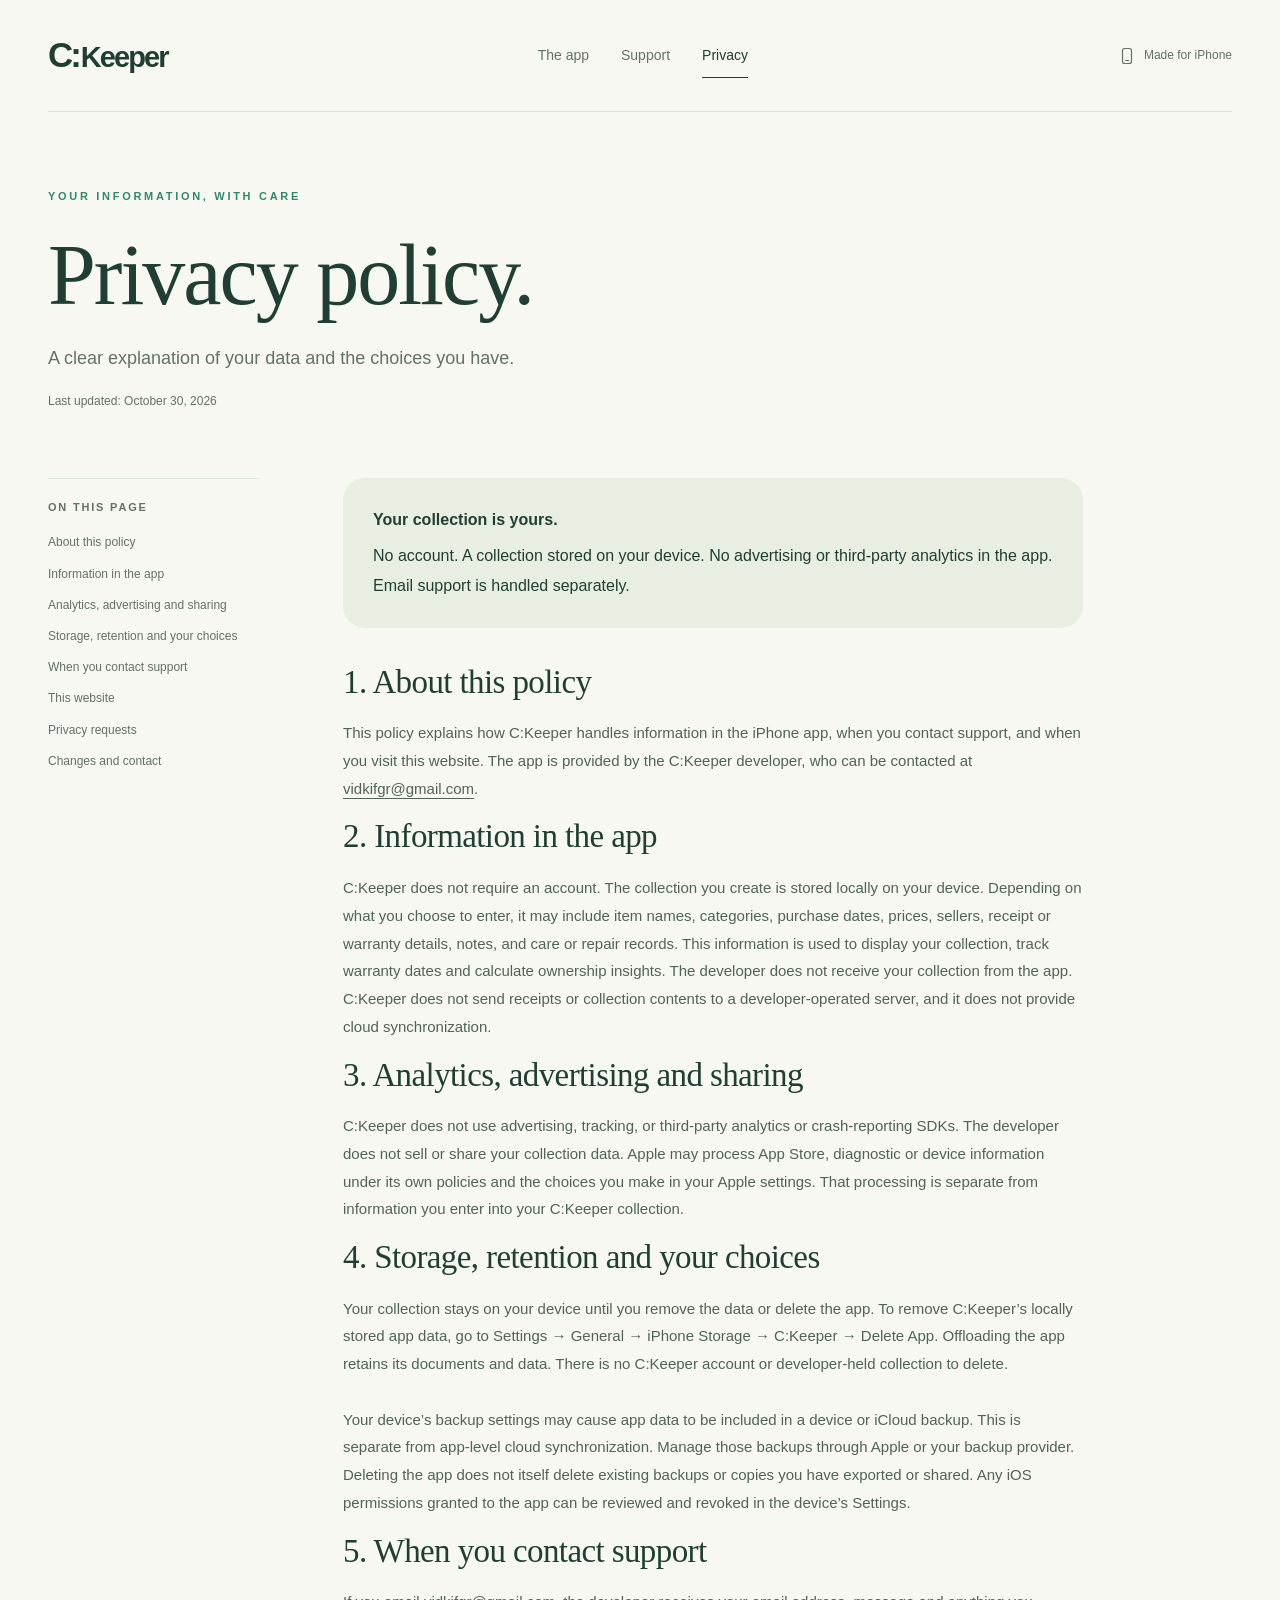
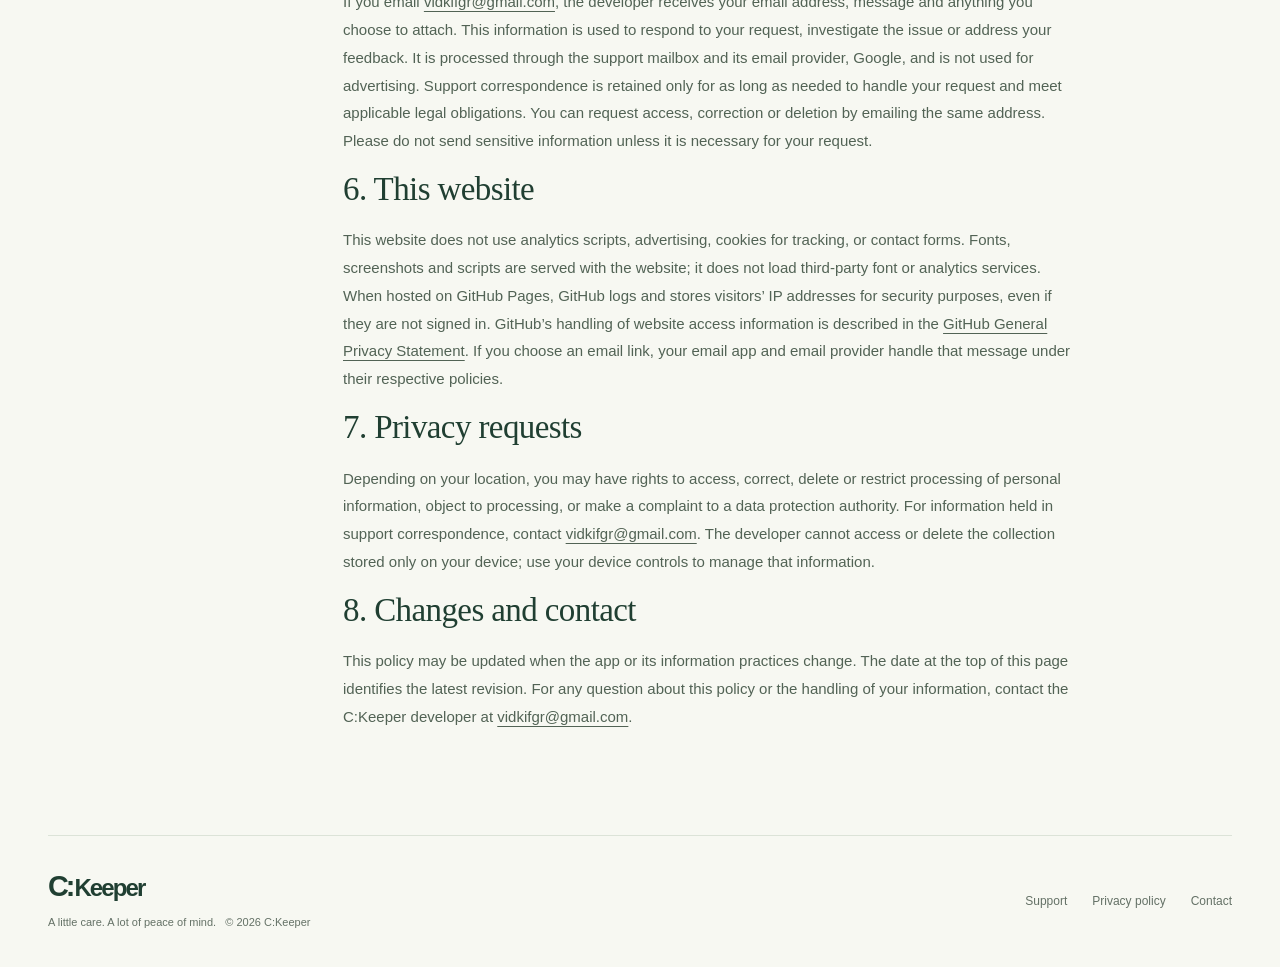
==== privacy.html @ 22e5347f "Publish C:Keeper website, support and privacy policy" ====
<!doctype html>
<html lang="en"><head><meta charset="utf-8"><meta name="viewport" content="width=device-width,initial-scale=1"><meta name="theme-color" content="#f7f8f2">
<title>Privacy policy — C:Keeper</title><meta name="description" content="How C:Keeper handles your collection, support correspondence and website visits, and how to manage your information.">
<meta property="og:type" content="website"><meta property="og:title" content="Privacy policy — C:Keeper"><meta property="og:description" content="How C:Keeper handles your collection, support correspondence and website visits, and how to manage your information.">
<link rel="icon" href="favicon.svg" type="image/svg+xml"><link rel="stylesheet" href="style.css"><script src="site.js" defer></script>
</head><body><a href="#main" class="skip">Skip to content</a>
    <header class="header wrap"><a class="brand" href="./" aria-label="C:Keeper home"><span class="c">C:</span>Keeper</a>
      <nav class="nav" aria-label="Main navigation">
        <a href="./#the-app">The app</a>
        <a href="support.html">Support</a>
        <a href="privacy.html" aria-current="page">Privacy</a>
      </nav><span class="header-note"><svg viewBox="0 0 24 24" aria-hidden="true" class=""><rect x="6" y="2" width="12" height="20" rx="3"/><path d="M10 18h4"/></svg> Made for iPhone</span>
    </header><main id="main" class="wrap"><div class="page-intro"><p class="eyebrow">Your information, with care</p><h1>Privacy policy.</h1><p class="lead">A clear explanation of your data and the choices you have.</p><p class="updated">Last updated: October 30, 2026</p></div>
<div class="privacy-layout"><nav class="toc" aria-label="Policy contents"><p class="small-label">On this page</p><a href="#about">About this policy</a><a href="#app-data">Information in the app</a><a href="#tracking">Analytics, advertising and sharing</a><a href="#choices">Storage, retention and your choices</a><a href="#support">When you contact support</a><a href="#website">This website</a><a href="#rights">Privacy requests</a><a href="#changes">Changes and contact</a></nav><article class="policy"><div class="policy-summary"><p><strong>Your collection is yours.</strong>No account. A collection stored on your device. No advertising or third-party analytics in the app. Email support is handled separately.</p></div><section aria-labelledby="about"><h2 id="about">1. About this policy</h2><p>This policy explains how C:Keeper handles information in the iPhone app, when you contact support, and when you visit this website. The app is provided by the C:Keeper developer, who can be contacted at <a href="mailto:vidkifgr@gmail.com?subject=C%3AKeeper%20privacy%20request">vidkifgr@gmail.com</a>.</p></section><section aria-labelledby="app-data"><h2 id="app-data">2. Information in the app</h2><p>C:Keeper does not require an account. The collection you create is stored locally on your device. Depending on what you choose to enter, it may include item names, categories, purchase dates, prices, sellers, receipt or warranty details, notes, and care or repair records. This information is used to display your collection, track warranty dates and calculate ownership insights. The developer does not receive your collection from the app. C:Keeper does not send receipts or collection contents to a developer-operated server, and it does not provide cloud synchronization.</p></section><section aria-labelledby="tracking"><h2 id="tracking">3. Analytics, advertising and sharing</h2><p>C:Keeper does not use advertising, tracking, or third-party analytics or crash-reporting SDKs. The developer does not sell or share your collection data. Apple may process App Store, diagnostic or device information under its own policies and the choices you make in your Apple settings. That processing is separate from information you enter into your C:Keeper collection.</p></section><section aria-labelledby="choices"><h2 id="choices">4. Storage, retention and your choices</h2><p>Your collection stays on your device until you remove the data or delete the app. To remove C:Keeper’s locally stored app data, go to Settings → General → iPhone Storage → C:Keeper → Delete App. Offloading the app retains its documents and data. There is no C:Keeper account or developer-held collection to delete.<br><br>Your device’s backup settings may cause app data to be included in a device or iCloud backup. This is separate from app-level cloud synchronization. Manage those backups through Apple or your backup provider. Deleting the app does not itself delete existing backups or copies you have exported or shared. Any iOS permissions granted to the app can be reviewed and revoked in the device’s Settings.</p></section><section aria-labelledby="support"><h2 id="support">5. When you contact support</h2><p>If you email <a href="mailto:vidkifgr@gmail.com?subject=C%3AKeeper%20support">vidkifgr@gmail.com</a>, the developer receives your email address, message and anything you choose to attach. This information is used to respond to your request, investigate the issue or address your feedback. It is processed through the support mailbox and its email provider, Google, and is not used for advertising. Support correspondence is retained only for as long as needed to handle your request and meet applicable legal obligations. You can request access, correction or deletion by emailing the same address. Please do not send sensitive information unless it is necessary for your request.</p></section><section aria-labelledby="website"><h2 id="website">6. This website</h2><p>This website does not use analytics scripts, advertising, cookies for tracking, or contact forms. Fonts, screenshots and scripts are served with the website; it does not load third-party font or analytics services. When hosted on GitHub Pages, GitHub logs and stores visitors’ IP addresses for security purposes, even if they are not signed in. GitHub’s handling of website access information is described in the <a href="https://docs.github.com/en/site-policy/privacy-policies/github-general-privacy-statement">GitHub General Privacy Statement</a>. If you choose an email link, your email app and email provider handle that message under their respective policies.</p></section><section aria-labelledby="rights"><h2 id="rights">7. Privacy requests</h2><p>Depending on your location, you may have rights to access, correct, delete or restrict processing of personal information, object to processing, or make a complaint to a data protection authority. For information held in support correspondence, contact <a href="mailto:vidkifgr@gmail.com?subject=C%3AKeeper%20privacy%20request">vidkifgr@gmail.com</a>. The developer cannot access or delete the collection stored only on your device; use your device controls to manage that information.</p></section><section aria-labelledby="changes"><h2 id="changes">8. Changes and contact</h2><p>This policy may be updated when the app or its information practices change. The date at the top of this page identifies the latest revision. For any question about this policy or the handling of your information, contact the C:Keeper developer at <a href="mailto:vidkifgr@gmail.com?subject=C%3AKeeper%20privacy%20request">vidkifgr@gmail.com</a>.</p></section></article></div></main><footer class="footer wrap"><div><a class="brand" href="./" aria-label="C:Keeper home"><span class="c">C:</span>Keeper</a><p class="footer-copy">A little care. A lot of peace of mind. &nbsp; © 2026 C:Keeper</p></div>
    <nav class="footer-links" aria-label="Footer navigation"><a href="support.html">Support</a><a href="privacy.html">Privacy policy</a><a href="mailto:vidkifgr@gmail.com">Contact</a></nav></footer></body></html>
---- style.css ----
@charset "UTF-8";
:root{--paper:#f7f8f2;--white:#fff;--ink:#203f32;--green:#33876b;--dark:#1c4737;--muted:#647166;--line:#dce3d8;--sage:#e8eee2;--sand:#f0e6d3;--serif:Georgia,'Times New Roman',serif;--sans:-apple-system,BlinkMacSystemFont,'Segoe UI',sans-serif}
*{box-sizing:border-box}html{scroll-behavior:smooth;scroll-padding-top:32px}body{margin:0;background:var(--paper);color:var(--ink);font-family:var(--sans);font-size:16px;line-height:1.6;-webkit-font-smoothing:antialiased}a{color:inherit}button{font:inherit}button,a,summary{-webkit-tap-highlight-color:transparent}img{display:block;max-width:100%}svg{width:24px;height:24px;fill:none;stroke:currentColor;stroke-width:1.6;stroke-linecap:round;stroke-linejoin:round;flex-shrink:0}a:focus-visible,button:focus-visible,summary:focus-visible{outline:3px solid var(--green);outline-offset:6px;border-radius:5px}::selection{background:#cfe2d1;color:var(--ink)}.wrap{width:min(1200px,calc(100% - 96px));margin-inline:auto}.skip{position:fixed;z-index:20;left:20px;top:-90px;background:var(--dark);color:white;padding:12px 20px;border-radius:8px}.skip:focus{top:12px}.header{min-height:112px;display:flex;align-items:center;justify-content:space-between;gap:32px;border-bottom:1px solid var(--line)}.brand{text-decoration:none;font-weight:730;font-size:29px;letter-spacing:-1.9px;line-height:1.1;white-space:nowrap}.brand .c{font-size:1.2em;letter-spacing:-3px;margin-right:2px}.nav{display:flex;gap:32px;align-items:center;font-size:14px}.nav a{text-decoration:none;color:var(--muted);padding-block:10px}.nav a:hover,.nav a[aria-current=page]{color:var(--ink)}.nav a[aria-current=page]{box-shadow:0 1px 0 currentColor}.header-note{font-size:12px;display:flex;align-items:center;gap:8px;color:var(--muted)}.header-note svg{height:18px;width:18px}.eyebrow{font-size:11px;font-weight:650;text-transform:uppercase;letter-spacing:2.7px;line-height:1.6;margin:0 0 25px;color:var(--green)}h1,h2,h3,p{margin-top:0}h1,h2,h3{font-weight:400;font-family:var(--serif);line-height:1.04;letter-spacing:-2px}h1{font-size:clamp(64px,7.8vw,108px)}h2{font-size:clamp(42px,5.2vw,68px)}h3{font-size:30px;letter-spacing:-.7px}.lead{font-size:18px;color:var(--muted);line-height:1.7;max-width:410px}.button{display:inline-flex;align-items:center;justify-content:center;gap:27px;padding:16px 25px;min-height:56px;border-radius:100px;background:var(--dark);color:var(--white);text-decoration:none;font-size:14px;font-weight:550;border:1px solid transparent;cursor:pointer;transition:background .2s,transform .2s}.button:hover{background:#2d604c;transform:translateY(-2px)}.button svg{width:19px;height:19px}.text-link{display:inline-flex;align-items:center;gap:10px;font-size:14px;text-decoration:none;border-bottom:1px solid var(--line);padding-bottom:4px}.text-link:hover{border-color:var(--ink)}.text-link svg{width:17px;height:17px}.hero{display:grid;grid-template-columns:1.04fr 1fr;align-items:center;gap:45px;padding-block:64px 70px}.hero-copy{padding-block:25px}.hero h1{margin-bottom:28px}.hero h1 em{font-weight:400;color:var(--green);font-style:italic}.hero .lead{margin-bottom:32px}.actions{display:flex;align-items:center;flex-wrap:wrap;gap:25px}.hero-foot{margin-top:27px;font-size:12px;color:var(--muted);display:flex;align-items:center;gap:8px}.hero-foot svg{width:16px;height:16px}.showcase{min-height:638px;background:var(--sage);border-radius:180px 180px 38px 38px;position:relative;display:flex;align-items:center;justify-content:center;padding:37px 36px 70px;isolation:isolate}.showcase:before,.showcase:after{content:'';border:1px solid #d3dfd0;border-radius:50%;position:absolute;inset:60px 16px 82px;z-index:-1}.showcase:after{inset:86px 40px 108px}.phone{width:253px;aspect-ratio:1206/2622;position:relative;border:5px solid #263b30;outline:1px solid #aab7a8;outline-offset:2px;overflow:hidden;border-radius:40px;background:var(--paper);box-shadow:0 20px 36px -15px #1830253b}.phone img{width:100%;height:100%;object-fit:cover}.hero .phone{width:247px;transform:rotate(-5deg)}.floating-note{position:absolute;right:-15px;bottom:118px;max-width:194px;padding:20px 23px;background:var(--white);border:1px solid var(--line);border-radius:18px;transform:rotate(5deg);box-shadow:0 12px 25px -15px #1c473729}.floating-note svg{color:var(--green);margin-bottom:10px}.floating-note p{font-family:var(--serif);font-size:25px;line-height:1.2;letter-spacing:-.7px;margin-bottom:9px}.floating-note small{font-size:8px;letter-spacing:1.7px;color:var(--muted);text-transform:uppercase}.scene-caption{position:absolute;bottom:24px;left:0;right:0;text-align:center;font-size:9px;letter-spacing:2px;text-transform:uppercase;color:var(--muted)}.benefits{display:grid;grid-template-columns:repeat(3,1fr);border-block:1px solid var(--line);padding-block:30px;gap:28px}.benefit{display:flex;align-items:center;gap:15px}.benefit+.benefit{border-left:1px solid var(--line);padding-left:35px}.benefit svg{width:28px;height:28px;color:var(--green)}.benefit strong{font-size:14px;font-weight:550;display:block}.benefit span{font-size:12px;color:var(--muted);display:block}.app-section{padding-block:105px;display:grid;grid-template-columns:1fr 1fr;gap:100px;align-items:center}.app-section h2{max-width:460px;margin-bottom:24px}.feature-list{margin-top:36px}.feature-row{display:grid;grid-template-columns:34px 1fr;gap:14px;padding-block:20px;border-top:1px solid var(--line)}.feature-number{font-size:11px;color:var(--green);padding-top:2px;letter-spacing:1px}.feature-row h3{font-family:var(--sans);font-size:15px;font-weight:600;letter-spacing:0;line-height:1.5;margin-bottom:6px}.feature-row p{font-size:14px;line-height:1.7;color:var(--muted);margin:0}.gallery{background:var(--sand);border-radius:36px;min-height:660px;display:flex;flex-direction:column;align-items:center;justify-content:center;gap:27px;padding:30px 16px}.gallery .phone{width:233px}.screen-controls{display:none;gap:5px;padding:5px;border:1px solid #dcd4c4;border-radius:100px;flex-wrap:wrap;justify-content:center}.js .screen-controls{display:flex}.screen-controls button{background:none;border:0;border-radius:100px;color:#4a5c4b;font-size:11px;padding:9px 17px;cursor:pointer}.screen-controls button[aria-selected=true]{background:var(--white);color:var(--ink);box-shadow:0 2px 6px #203f3210}.insight{background:var(--dark);color:var(--paper);padding:65px;border-radius:36px;display:grid;grid-template-columns:1fr 1fr;gap:55px;align-items:center;position:relative;overflow:hidden}.insight .eyebrow{color:#b5d2bd}.insight h2{font-size:58px;margin-bottom:24px}.insight p{color:#c6d6c7;font-size:15px;max-width:350px}.value-demo{border-radius:24px;background:#f8f9f3;color:var(--ink);padding:28px;transform:rotate(3deg)}.item-label{display:flex;align-items:center;gap:9px;font-size:12px;color:var(--muted)}.value-number{font-family:var(--serif);font-size:83px;line-height:1.2;letter-spacing:-5px;padding-top:10px}.value-number span{font-family:var(--sans);font-size:13px;letter-spacing:0;color:var(--muted)}.bars{height:114px;display:flex;align-items:flex-end;gap:10px;margin-block:20px 10px}.bars i{display:block;flex:1;background:#c3d9cc;border-radius:8px;min-height:20px}.bars i:last-child{background:var(--dark)}.bar-labels{display:flex;justify-content:space-between;font-size:9px;letter-spacing:1.4px;text-transform:uppercase;color:var(--muted)}.calculation{display:flex;justify-content:space-between;gap:15px;border-top:1px solid var(--line);margin-top:23px;padding-top:17px;font-size:11px;color:var(--muted)}.calculation strong{color:var(--ink);font-weight:600}.example{display:block;text-align:right;margin-top:12px;font-size:9px;color:#c6d6c7}.care-section{padding-block:95px;display:grid;grid-template-columns:.8fr 1fr;gap:100px;align-items:start}.care-section h2{font-size:55px;margin-bottom:24px}.care-section .lead{font-size:16px}.care-links{border-top:1px solid var(--line)}.care-link{display:grid;grid-template-columns:35px 1fr 20px;gap:20px;padding:25px 0;border-bottom:1px solid var(--line);text-decoration:none}.care-link>svg{color:var(--green);margin-top:4px}.care-link strong{font-family:var(--serif);font-size:26px;display:block;letter-spacing:-.5px;font-weight:400;line-height:1.3;margin-bottom:6px}.care-link span{font-size:13px;color:var(--muted)}.care-link:hover strong{text-decoration:underline;text-underline-offset:5px}.care-link .arrow{width:19px}.footer{border-top:1px solid var(--line);padding-block:35px;display:flex;justify-content:space-between;gap:25px;align-items:center}.footer .brand{font-size:24px}.footer-copy{font-size:11px;color:var(--muted);margin:10px 0 0}.footer-links{display:flex;flex-wrap:wrap;gap:25px;font-size:12px;color:var(--muted)}.footer-links a{text-decoration:none}.footer-links a:hover{text-decoration:underline}.page-intro{padding-block:76px 55px;max-width:750px}.page-intro h1{font-size:clamp(58px,7vw,86px);margin-bottom:23px}.page-intro .lead{max-width:600px;font-size:18px}.support-grid{display:grid;grid-template-columns:1fr 1.5fr;gap:85px;padding-bottom:90px;align-items:start}.contact-card{background:var(--sage);border-radius:28px;padding:33px;position:sticky;top:30px}.contact-card h2{font-size:38px;margin:20px 0}.contact-card p{font-size:14px;color:var(--muted)}.contact-card .email{display:inline-block;font-size:17px;font-weight:550;text-underline-offset:6px;word-break:break-word;margin-bottom:15px}.contact-card .button{width:100%;margin-top:10px}.contact-card small{font-size:11px;color:var(--muted);display:block;margin-top:18px}.faq h2{font-size:38px;margin-bottom:26px}.faq details{border-top:1px solid var(--line);padding:19px 0}.faq details:last-child{border-bottom:1px solid var(--line)}.faq summary{font-size:15px;font-weight:550;cursor:pointer;list-style:none;display:flex;justify-content:space-between;gap:20px;align-items:center}.faq summary::-webkit-details-marker{display:none}.faq summary:after{content:'+';font-size:22px;font-weight:400;color:var(--green)}.faq details[open] summary:after{content:'−'}.faq details p{font-size:14px;color:var(--muted);margin:14px 28px 0 0}.faq a{text-underline-offset:3px}.small-label{font-size:11px;text-transform:uppercase;letter-spacing:1.8px;color:var(--muted);font-weight:600}.privacy-layout{display:grid;grid-template-columns:210px 1fr;gap:85px;padding-bottom:90px;align-items:start}.toc{position:sticky;top:25px;border-top:1px solid var(--line);padding-top:20px}.toc a{display:block;font-size:12px;text-decoration:none;color:var(--muted);padding:6px 0}.toc a:hover{color:var(--ink)}.policy{max-width:740px}.policy h2{font-size:33px;letter-spacing:-.6px;line-height:1.2;margin:38px 0 17px;scroll-margin-top:30px}.policy h2:first-of-type{margin-top:0}.policy p,.policy li{font-size:15px;line-height:1.85;color:#526355}.policy li{margin-bottom:7px}.policy ul{padding-left:21px}.policy a{text-underline-offset:4px}.policy-summary{background:var(--sage);padding:27px 30px;border-radius:22px;margin-bottom:35px}.policy-summary p{margin:0;font-size:16px;color:var(--ink)}.policy-summary strong{display:block;margin-bottom:7px}.draft-note{background:#fff0cf;border:1px solid #ead9ac;color:#675324;padding:18px 22px;border-radius:16px;font-size:13px;margin-bottom:28px}.draft-note strong{display:block}.updated{font-size:12px;color:var(--muted)}.error-page{padding-block:100px;min-height:65vh;max-width:700px}.error-page h1{font-size:75px}.error-page p{max-width:460px}.error-page .actions{margin-top:30px}
@media(min-width:1450px){.hero{gap:65px;padding-block:70px 75px}.showcase{min-height:680px}.hero .phone{width:263px}}
@media(max-width:1050px){.wrap{width:calc(100% - 64px)}.header-note{display:none}.hero{gap:30px}.hero h1{font-size:76px}.showcase{min-height:580px}.hero .phone{width:219px}.floating-note{right:-7px;bottom:100px;padding:17px;max-width:162px}.floating-note p{font-size:22px}.app-section{gap:50px}.benefit+.benefit{padding-left:20px}.benefit{gap:10px}.benefit strong{font-size:12px}.benefit span{font-size:10px}.insight{padding:45px;gap:35px}.insight h2{font-size:48px}.value-number{font-size:70px}.care-section{gap:55px}.support-grid{gap:45px}.privacy-layout{gap:45px}}
@media(max-width:760px){.wrap{width:calc(100% - 40px)}.header{min-height:90px;gap:18px}.brand{font-size:25px}.nav{gap:20px;font-size:12px}.hero{grid-template-columns:1fr;gap:30px;padding-top:40px;padding-bottom:40px}.hero-copy{padding:0}.hero h1{font-size:clamp(66px,12vw,88px);margin-bottom:23px}.hero .lead{max-width:430px;font-size:16px}.eyebrow{font-size:10px;margin-bottom:20px}.hero-foot{margin-top:21px}.showcase{min-height:605px;max-width:480px;width:100%;margin:auto;padding-bottom:65px;border-radius:150px 150px 30px 30px}.hero .phone{width:238px}.floating-note{right:5px;bottom:95px}.benefits{gap:0;padding-block:21px}.benefit{flex-direction:column;align-items:flex-start;gap:8px;padding-right:8px}.benefit+.benefit{padding-left:13px}.benefit svg{width:22px;height:22px}.benefit strong{font-size:11px;line-height:1.4}.benefit span{display:none}.app-section{grid-template-columns:1fr;gap:38px;padding-block:65px}.app-section h2{font-size:50px;max-width:390px}.app-section .lead{font-size:16px}.gallery{min-height:640px;grid-row:2}.gallery .phone{width:226px}.feature-list{margin-top:25px}.feature-row{padding-block:17px}.insight{grid-template-columns:1fr;padding:35px 26px;gap:24px;border-radius:28px}.insight h2{font-size:49px;max-width:370px}.insight p{margin-bottom:5px}.value-demo{transform:rotate(2deg);padding:25px}.value-number{font-size:80px}.bars{height:95px}.care-section{grid-template-columns:1fr;gap:25px;padding-block:65px}.care-section h2{font-size:49px}.footer{align-items:flex-start;flex-direction:column;gap:25px;padding-block:29px}.footer-links{gap:23px}.page-intro{padding-top:45px;padding-bottom:30px}.page-intro h1{font-size:65px}.page-intro .lead{font-size:16px}.support-grid{grid-template-columns:1fr;gap:48px;padding-bottom:60px}.contact-card{position:static;padding:27px}.privacy-layout{grid-template-columns:1fr;gap:32px;padding-bottom:60px}.toc{position:static;display:flex;gap:6px 17px;flex-wrap:wrap;padding-top:15px}.toc .small-label{width:100%;margin-bottom:6px}.toc a{font-size:11px;padding:3px 0}.policy h2{font-size:31px}.policy p,.policy li{font-size:14px}.policy-summary{padding:23px}.error-page h1{font-size:58px}}
@media(max-width:390px){.wrap{width:calc(100% - 32px)}.header{flex-wrap:wrap;justify-content:center;padding-block:22px;gap:16px}.nav{width:100%;justify-content:center;gap:30px}.hero h1{font-size:64px}.showcase{min-height:570px}.hero .phone{width:220px}.floating-note{right:0;bottom:85px;max-width:150px}.actions{gap:21px}.button{padding-inline:21px}.scene-caption{font-size:8px}.benefit strong{font-size:10px}.screen-controls button{padding-inline:14px}.insight h2{font-size:43px}.value-number{font-size:72px}.calculation{font-size:9px}.contact-card .email{font-size:16px}}
@media(max-width:760px){.hero{grid-template-columns:minmax(0,1fr)}.hero-copy{min-width:0}.floating-note{right:14px}}
@media(max-width:390px){.hero h1{font-size:clamp(50px,16vw,61px)}}
@media(prefers-reduced-motion:reduce){html{scroll-behavior:auto}*,*:before,*:after{transition:none!important;animation:none!important}}
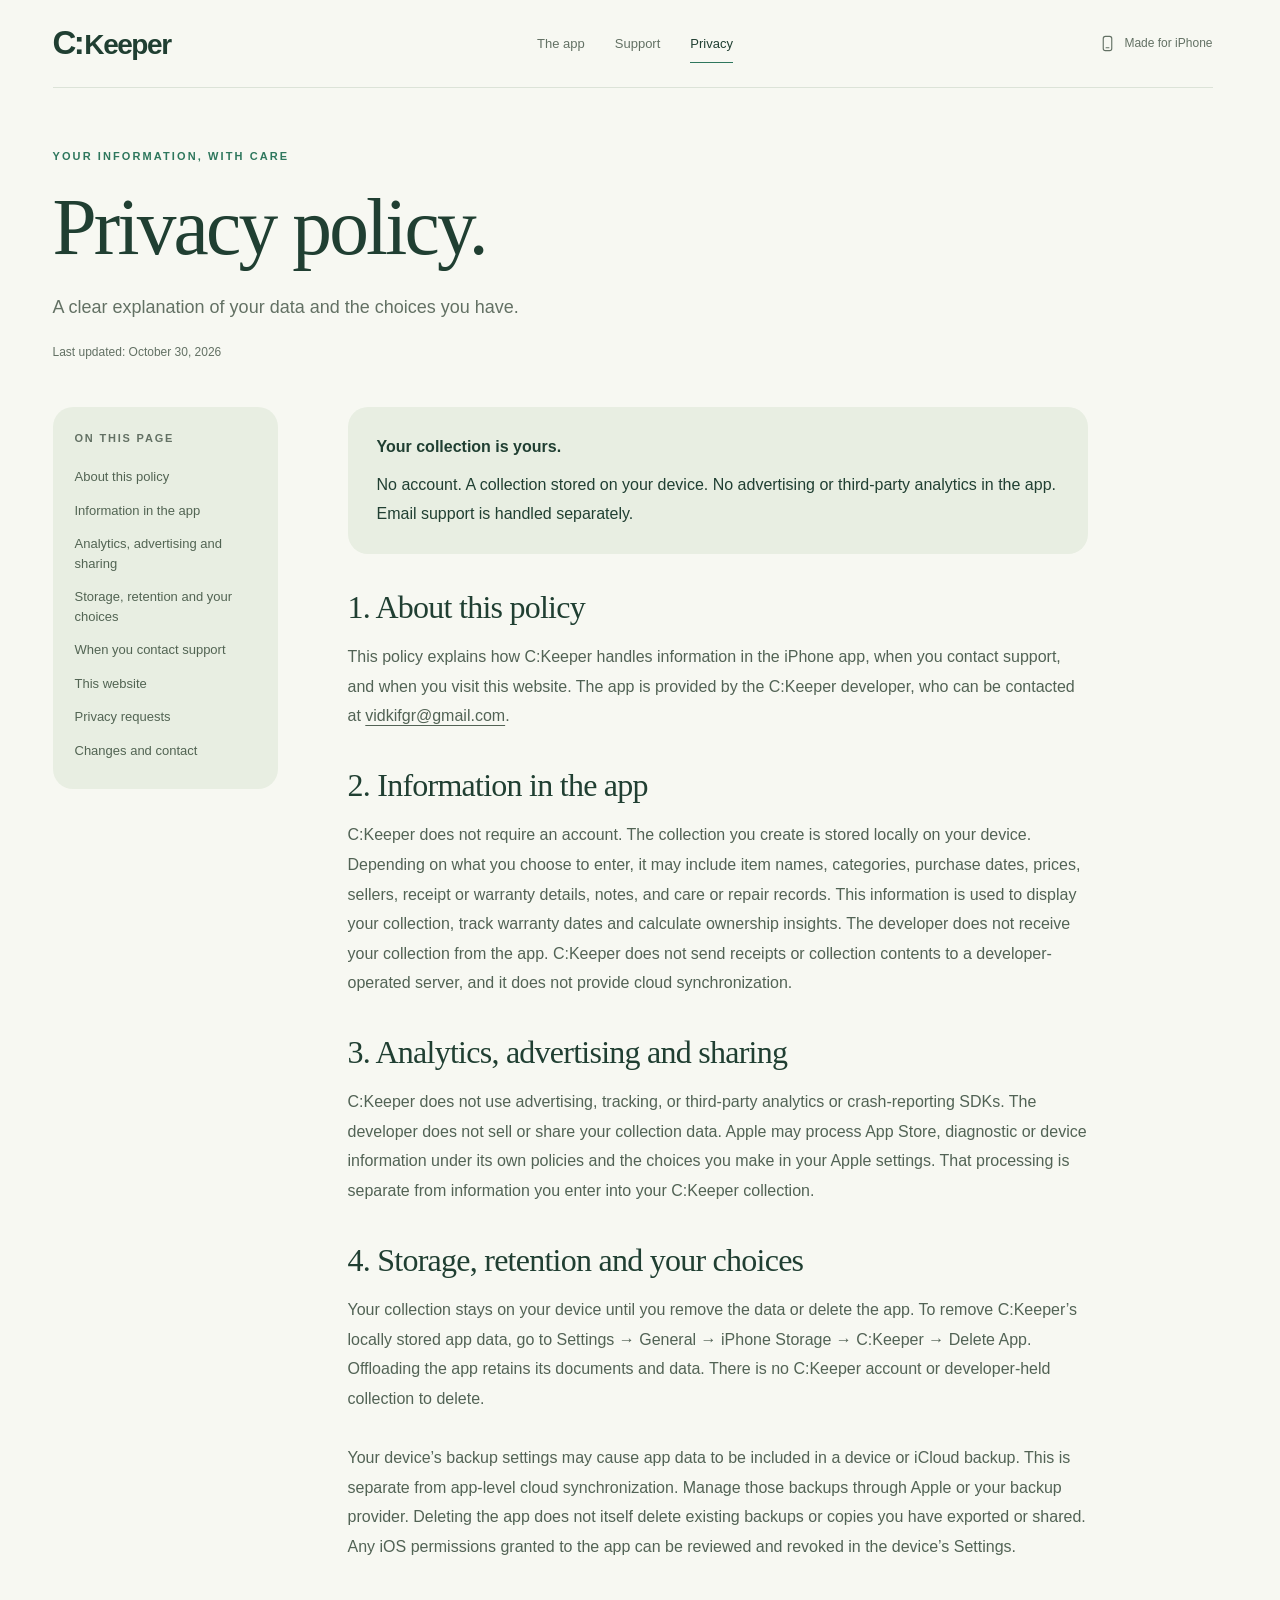
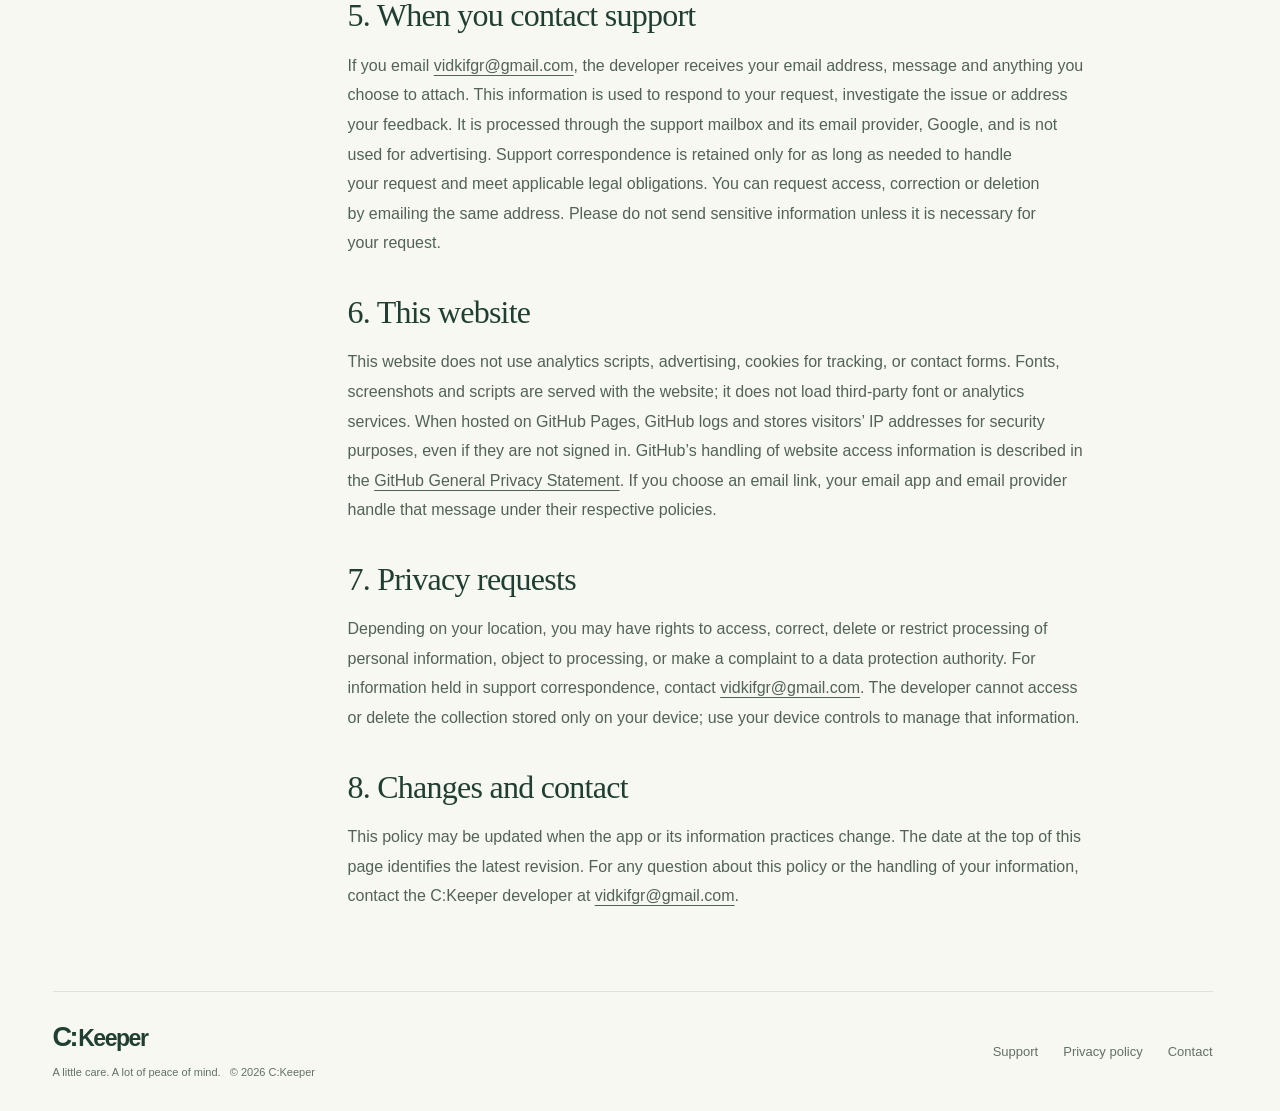
==== commit a47f9e7a: "Refine visual hierarchy and mobile layout" ====
--- a/privacy.html
+++ b/privacy.html
@@ -2,7 +2,7 @@
 <html lang="en"><head><meta charset="utf-8"><meta name="viewport" content="width=device-width,initial-scale=1"><meta name="theme-color" content="#f7f8f2">
 <title>Privacy policy — C:Keeper</title><meta name="description" content="How C:Keeper handles your collection, support correspondence and website visits, and how to manage your information.">
 <meta property="og:type" content="website"><meta property="og:title" content="Privacy policy — C:Keeper"><meta property="og:description" content="How C:Keeper handles your collection, support correspondence and website visits, and how to manage your information.">
-<link rel="icon" href="favicon.svg" type="image/svg+xml"><link rel="stylesheet" href="style.css"><script src="site.js" defer></script>
+<link rel="icon" href="favicon.svg" type="image/svg+xml"><link rel="stylesheet" href="style.css?v=20261030-art-direction"><script src="site.js?v=20261030-art-direction" defer></script>
 </head><body><a href="#main" class="skip">Skip to content</a>
     <header class="header wrap"><a class="brand" href="./" aria-label="C:Keeper home"><span class="c">C:</span>Keeper</a>
       <nav class="nav" aria-label="Main navigation">
--- a/style.css
+++ b/style.css
@@ -1,10 +1,328 @@
 @charset "UTF-8";
-:root{--paper:#f7f8f2;--white:#fff;--ink:#203f32;--green:#33876b;--dark:#1c4737;--muted:#647166;--line:#dce3d8;--sage:#e8eee2;--sand:#f0e6d3;--serif:Georgia,'Times New Roman',serif;--sans:-apple-system,BlinkMacSystemFont,'Segoe UI',sans-serif}
-*{box-sizing:border-box}html{scroll-behavior:smooth;scroll-padding-top:32px}body{margin:0;background:var(--paper);color:var(--ink);font-family:var(--sans);font-size:16px;line-height:1.6;-webkit-font-smoothing:antialiased}a{color:inherit}button{font:inherit}button,a,summary{-webkit-tap-highlight-color:transparent}img{display:block;max-width:100%}svg{width:24px;height:24px;fill:none;stroke:currentColor;stroke-width:1.6;stroke-linecap:round;stroke-linejoin:round;flex-shrink:0}a:focus-visible,button:focus-visible,summary:focus-visible{outline:3px solid var(--green);outline-offset:6px;border-radius:5px}::selection{background:#cfe2d1;color:var(--ink)}.wrap{width:min(1200px,calc(100% - 96px));margin-inline:auto}.skip{position:fixed;z-index:20;left:20px;top:-90px;background:var(--dark);color:white;padding:12px 20px;border-radius:8px}.skip:focus{top:12px}.header{min-height:112px;display:flex;align-items:center;justify-content:space-between;gap:32px;border-bottom:1px solid var(--line)}.brand{text-decoration:none;font-weight:730;font-size:29px;letter-spacing:-1.9px;line-height:1.1;white-space:nowrap}.brand .c{font-size:1.2em;letter-spacing:-3px;margin-right:2px}.nav{display:flex;gap:32px;align-items:center;font-size:14px}.nav a{text-decoration:none;color:var(--muted);padding-block:10px}.nav a:hover,.nav a[aria-current=page]{color:var(--ink)}.nav a[aria-current=page]{box-shadow:0 1px 0 currentColor}.header-note{font-size:12px;display:flex;align-items:center;gap:8px;color:var(--muted)}.header-note svg{height:18px;width:18px}.eyebrow{font-size:11px;font-weight:650;text-transform:uppercase;letter-spacing:2.7px;line-height:1.6;margin:0 0 25px;color:var(--green)}h1,h2,h3,p{margin-top:0}h1,h2,h3{font-weight:400;font-family:var(--serif);line-height:1.04;letter-spacing:-2px}h1{font-size:clamp(64px,7.8vw,108px)}h2{font-size:clamp(42px,5.2vw,68px)}h3{font-size:30px;letter-spacing:-.7px}.lead{font-size:18px;color:var(--muted);line-height:1.7;max-width:410px}.button{display:inline-flex;align-items:center;justify-content:center;gap:27px;padding:16px 25px;min-height:56px;border-radius:100px;background:var(--dark);color:var(--white);text-decoration:none;font-size:14px;font-weight:550;border:1px solid transparent;cursor:pointer;transition:background .2s,transform .2s}.button:hover{background:#2d604c;transform:translateY(-2px)}.button svg{width:19px;height:19px}.text-link{display:inline-flex;align-items:center;gap:10px;font-size:14px;text-decoration:none;border-bottom:1px solid var(--line);padding-bottom:4px}.text-link:hover{border-color:var(--ink)}.text-link svg{width:17px;height:17px}.hero{display:grid;grid-template-columns:1.04fr 1fr;align-items:center;gap:45px;padding-block:64px 70px}.hero-copy{padding-block:25px}.hero h1{margin-bottom:28px}.hero h1 em{font-weight:400;color:var(--green);font-style:italic}.hero .lead{margin-bottom:32px}.actions{display:flex;align-items:center;flex-wrap:wrap;gap:25px}.hero-foot{margin-top:27px;font-size:12px;color:var(--muted);display:flex;align-items:center;gap:8px}.hero-foot svg{width:16px;height:16px}.showcase{min-height:638px;background:var(--sage);border-radius:180px 180px 38px 38px;position:relative;display:flex;align-items:center;justify-content:center;padding:37px 36px 70px;isolation:isolate}.showcase:before,.showcase:after{content:'';border:1px solid #d3dfd0;border-radius:50%;position:absolute;inset:60px 16px 82px;z-index:-1}.showcase:after{inset:86px 40px 108px}.phone{width:253px;aspect-ratio:1206/2622;position:relative;border:5px solid #263b30;outline:1px solid #aab7a8;outline-offset:2px;overflow:hidden;border-radius:40px;background:var(--paper);box-shadow:0 20px 36px -15px #1830253b}.phone img{width:100%;height:100%;object-fit:cover}.hero .phone{width:247px;transform:rotate(-5deg)}.floating-note{position:absolute;right:-15px;bottom:118px;max-width:194px;padding:20px 23px;background:var(--white);border:1px solid var(--line);border-radius:18px;transform:rotate(5deg);box-shadow:0 12px 25px -15px #1c473729}.floating-note svg{color:var(--green);margin-bottom:10px}.floating-note p{font-family:var(--serif);font-size:25px;line-height:1.2;letter-spacing:-.7px;margin-bottom:9px}.floating-note small{font-size:8px;letter-spacing:1.7px;color:var(--muted);text-transform:uppercase}.scene-caption{position:absolute;bottom:24px;left:0;right:0;text-align:center;font-size:9px;letter-spacing:2px;text-transform:uppercase;color:var(--muted)}.benefits{display:grid;grid-template-columns:repeat(3,1fr);border-block:1px solid var(--line);padding-block:30px;gap:28px}.benefit{display:flex;align-items:center;gap:15px}.benefit+.benefit{border-left:1px solid var(--line);padding-left:35px}.benefit svg{width:28px;height:28px;color:var(--green)}.benefit strong{font-size:14px;font-weight:550;display:block}.benefit span{font-size:12px;color:var(--muted);display:block}.app-section{padding-block:105px;display:grid;grid-template-columns:1fr 1fr;gap:100px;align-items:center}.app-section h2{max-width:460px;margin-bottom:24px}.feature-list{margin-top:36px}.feature-row{display:grid;grid-template-columns:34px 1fr;gap:14px;padding-block:20px;border-top:1px solid var(--line)}.feature-number{font-size:11px;color:var(--green);padding-top:2px;letter-spacing:1px}.feature-row h3{font-family:var(--sans);font-size:15px;font-weight:600;letter-spacing:0;line-height:1.5;margin-bottom:6px}.feature-row p{font-size:14px;line-height:1.7;color:var(--muted);margin:0}.gallery{background:var(--sand);border-radius:36px;min-height:660px;display:flex;flex-direction:column;align-items:center;justify-content:center;gap:27px;padding:30px 16px}.gallery .phone{width:233px}.screen-controls{display:none;gap:5px;padding:5px;border:1px solid #dcd4c4;border-radius:100px;flex-wrap:wrap;justify-content:center}.js .screen-controls{display:flex}.screen-controls button{background:none;border:0;border-radius:100px;color:#4a5c4b;font-size:11px;padding:9px 17px;cursor:pointer}.screen-controls button[aria-selected=true]{background:var(--white);color:var(--ink);box-shadow:0 2px 6px #203f3210}.insight{background:var(--dark);color:var(--paper);padding:65px;border-radius:36px;display:grid;grid-template-columns:1fr 1fr;gap:55px;align-items:center;position:relative;overflow:hidden}.insight .eyebrow{color:#b5d2bd}.insight h2{font-size:58px;margin-bottom:24px}.insight p{color:#c6d6c7;font-size:15px;max-width:350px}.value-demo{border-radius:24px;background:#f8f9f3;color:var(--ink);padding:28px;transform:rotate(3deg)}.item-label{display:flex;align-items:center;gap:9px;font-size:12px;color:var(--muted)}.value-number{font-family:var(--serif);font-size:83px;line-height:1.2;letter-spacing:-5px;padding-top:10px}.value-number span{font-family:var(--sans);font-size:13px;letter-spacing:0;color:var(--muted)}.bars{height:114px;display:flex;align-items:flex-end;gap:10px;margin-block:20px 10px}.bars i{display:block;flex:1;background:#c3d9cc;border-radius:8px;min-height:20px}.bars i:last-child{background:var(--dark)}.bar-labels{display:flex;justify-content:space-between;font-size:9px;letter-spacing:1.4px;text-transform:uppercase;color:var(--muted)}.calculation{display:flex;justify-content:space-between;gap:15px;border-top:1px solid var(--line);margin-top:23px;padding-top:17px;font-size:11px;color:var(--muted)}.calculation strong{color:var(--ink);font-weight:600}.example{display:block;text-align:right;margin-top:12px;font-size:9px;color:#c6d6c7}.care-section{padding-block:95px;display:grid;grid-template-columns:.8fr 1fr;gap:100px;align-items:start}.care-section h2{font-size:55px;margin-bottom:24px}.care-section .lead{font-size:16px}.care-links{border-top:1px solid var(--line)}.care-link{display:grid;grid-template-columns:35px 1fr 20px;gap:20px;padding:25px 0;border-bottom:1px solid var(--line);text-decoration:none}.care-link>svg{color:var(--green);margin-top:4px}.care-link strong{font-family:var(--serif);font-size:26px;display:block;letter-spacing:-.5px;font-weight:400;line-height:1.3;margin-bottom:6px}.care-link span{font-size:13px;color:var(--muted)}.care-link:hover strong{text-decoration:underline;text-underline-offset:5px}.care-link .arrow{width:19px}.footer{border-top:1px solid var(--line);padding-block:35px;display:flex;justify-content:space-between;gap:25px;align-items:center}.footer .brand{font-size:24px}.footer-copy{font-size:11px;color:var(--muted);margin:10px 0 0}.footer-links{display:flex;flex-wrap:wrap;gap:25px;font-size:12px;color:var(--muted)}.footer-links a{text-decoration:none}.footer-links a:hover{text-decoration:underline}.page-intro{padding-block:76px 55px;max-width:750px}.page-intro h1{font-size:clamp(58px,7vw,86px);margin-bottom:23px}.page-intro .lead{max-width:600px;font-size:18px}.support-grid{display:grid;grid-template-columns:1fr 1.5fr;gap:85px;padding-bottom:90px;align-items:start}.contact-card{background:var(--sage);border-radius:28px;padding:33px;position:sticky;top:30px}.contact-card h2{font-size:38px;margin:20px 0}.contact-card p{font-size:14px;color:var(--muted)}.contact-card .email{display:inline-block;font-size:17px;font-weight:550;text-underline-offset:6px;word-break:break-word;margin-bottom:15px}.contact-card .button{width:100%;margin-top:10px}.contact-card small{font-size:11px;color:var(--muted);display:block;margin-top:18px}.faq h2{font-size:38px;margin-bottom:26px}.faq details{border-top:1px solid var(--line);padding:19px 0}.faq details:last-child{border-bottom:1px solid var(--line)}.faq summary{font-size:15px;font-weight:550;cursor:pointer;list-style:none;display:flex;justify-content:space-between;gap:20px;align-items:center}.faq summary::-webkit-details-marker{display:none}.faq summary:after{content:'+';font-size:22px;font-weight:400;color:var(--green)}.faq details[open] summary:after{content:'−'}.faq details p{font-size:14px;color:var(--muted);margin:14px 28px 0 0}.faq a{text-underline-offset:3px}.small-label{font-size:11px;text-transform:uppercase;letter-spacing:1.8px;color:var(--muted);font-weight:600}.privacy-layout{display:grid;grid-template-columns:210px 1fr;gap:85px;padding-bottom:90px;align-items:start}.toc{position:sticky;top:25px;border-top:1px solid var(--line);padding-top:20px}.toc a{display:block;font-size:12px;text-decoration:none;color:var(--muted);padding:6px 0}.toc a:hover{color:var(--ink)}.policy{max-width:740px}.policy h2{font-size:33px;letter-spacing:-.6px;line-height:1.2;margin:38px 0 17px;scroll-margin-top:30px}.policy h2:first-of-type{margin-top:0}.policy p,.policy li{font-size:15px;line-height:1.85;color:#526355}.policy li{margin-bottom:7px}.policy ul{padding-left:21px}.policy a{text-underline-offset:4px}.policy-summary{background:var(--sage);padding:27px 30px;border-radius:22px;margin-bottom:35px}.policy-summary p{margin:0;font-size:16px;color:var(--ink)}.policy-summary strong{display:block;margin-bottom:7px}.draft-note{background:#fff0cf;border:1px solid #ead9ac;color:#675324;padding:18px 22px;border-radius:16px;font-size:13px;margin-bottom:28px}.draft-note strong{display:block}.updated{font-size:12px;color:var(--muted)}.error-page{padding-block:100px;min-height:65vh;max-width:700px}.error-page h1{font-size:75px}.error-page p{max-width:460px}.error-page .actions{margin-top:30px}
-@media(min-width:1450px){.hero{gap:65px;padding-block:70px 75px}.showcase{min-height:680px}.hero .phone{width:263px}}
-@media(max-width:1050px){.wrap{width:calc(100% - 64px)}.header-note{display:none}.hero{gap:30px}.hero h1{font-size:76px}.showcase{min-height:580px}.hero .phone{width:219px}.floating-note{right:-7px;bottom:100px;padding:17px;max-width:162px}.floating-note p{font-size:22px}.app-section{gap:50px}.benefit+.benefit{padding-left:20px}.benefit{gap:10px}.benefit strong{font-size:12px}.benefit span{font-size:10px}.insight{padding:45px;gap:35px}.insight h2{font-size:48px}.value-number{font-size:70px}.care-section{gap:55px}.support-grid{gap:45px}.privacy-layout{gap:45px}}
-@media(max-width:760px){.wrap{width:calc(100% - 40px)}.header{min-height:90px;gap:18px}.brand{font-size:25px}.nav{gap:20px;font-size:12px}.hero{grid-template-columns:1fr;gap:30px;padding-top:40px;padding-bottom:40px}.hero-copy{padding:0}.hero h1{font-size:clamp(66px,12vw,88px);margin-bottom:23px}.hero .lead{max-width:430px;font-size:16px}.eyebrow{font-size:10px;margin-bottom:20px}.hero-foot{margin-top:21px}.showcase{min-height:605px;max-width:480px;width:100%;margin:auto;padding-bottom:65px;border-radius:150px 150px 30px 30px}.hero .phone{width:238px}.floating-note{right:5px;bottom:95px}.benefits{gap:0;padding-block:21px}.benefit{flex-direction:column;align-items:flex-start;gap:8px;padding-right:8px}.benefit+.benefit{padding-left:13px}.benefit svg{width:22px;height:22px}.benefit strong{font-size:11px;line-height:1.4}.benefit span{display:none}.app-section{grid-template-columns:1fr;gap:38px;padding-block:65px}.app-section h2{font-size:50px;max-width:390px}.app-section .lead{font-size:16px}.gallery{min-height:640px;grid-row:2}.gallery .phone{width:226px}.feature-list{margin-top:25px}.feature-row{padding-block:17px}.insight{grid-template-columns:1fr;padding:35px 26px;gap:24px;border-radius:28px}.insight h2{font-size:49px;max-width:370px}.insight p{margin-bottom:5px}.value-demo{transform:rotate(2deg);padding:25px}.value-number{font-size:80px}.bars{height:95px}.care-section{grid-template-columns:1fr;gap:25px;padding-block:65px}.care-section h2{font-size:49px}.footer{align-items:flex-start;flex-direction:column;gap:25px;padding-block:29px}.footer-links{gap:23px}.page-intro{padding-top:45px;padding-bottom:30px}.page-intro h1{font-size:65px}.page-intro .lead{font-size:16px}.support-grid{grid-template-columns:1fr;gap:48px;padding-bottom:60px}.contact-card{position:static;padding:27px}.privacy-layout{grid-template-columns:1fr;gap:32px;padding-bottom:60px}.toc{position:static;display:flex;gap:6px 17px;flex-wrap:wrap;padding-top:15px}.toc .small-label{width:100%;margin-bottom:6px}.toc a{font-size:11px;padding:3px 0}.policy h2{font-size:31px}.policy p,.policy li{font-size:14px}.policy-summary{padding:23px}.error-page h1{font-size:58px}}
-@media(max-width:390px){.wrap{width:calc(100% - 32px)}.header{flex-wrap:wrap;justify-content:center;padding-block:22px;gap:16px}.nav{width:100%;justify-content:center;gap:30px}.hero h1{font-size:64px}.showcase{min-height:570px}.hero .phone{width:220px}.floating-note{right:0;bottom:85px;max-width:150px}.actions{gap:21px}.button{padding-inline:21px}.scene-caption{font-size:8px}.benefit strong{font-size:10px}.screen-controls button{padding-inline:14px}.insight h2{font-size:43px}.value-number{font-size:72px}.calculation{font-size:9px}.contact-card .email{font-size:16px}}
-@media(max-width:760px){.hero{grid-template-columns:minmax(0,1fr)}.hero-copy{min-width:0}.floating-note{right:14px}}
-@media(max-width:390px){.hero h1{font-size:clamp(50px,16vw,61px)}}
-@media(prefers-reduced-motion:reduce){html{scroll-behavior:auto}*,*:before,*:after{transition:none!important;animation:none!important}}
+:root {
+  --paper: #f7f8f2;
+  --white: #fff;
+  --ink: #203f32;
+  --green: #2e775d;
+  --dark: #1c4737;
+  --muted: #637164;
+  --line: #dce3d8;
+  --sage: #e8eee2;
+  --sand: #f0e8d8;
+  --serif: Georgia, 'Times New Roman', serif;
+  --sans: -apple-system, BlinkMacSystemFont, 'Segoe UI', sans-serif;
+}
+* { box-sizing: border-box; }
+html { scroll-behavior: smooth; scroll-padding-top: 32px; scrollbar-gutter: stable; }
+body { margin: 0; background: var(--paper); color: var(--ink); font: 16px/1.65 var(--sans); -webkit-font-smoothing: antialiased; }
+a { color: inherit; }
+button { font: inherit; }
+a, button, summary { -webkit-tap-highlight-color: transparent; }
+img { display: block; max-width: 100%; }
+svg { width: 24px; height: 24px; fill: none; stroke: currentColor; stroke-width: 1.6; stroke-linecap: round; stroke-linejoin: round; flex-shrink: 0; }
+a:focus-visible, button:focus-visible, summary:focus-visible, [tabindex]:focus-visible { outline: 3px solid var(--green); outline-offset: 5px; }
+::selection { background: #cfe2d1; color: var(--ink); }
+h1, h2, h3, p, figure { margin: 0; }
+h1, h2, h3 { font-family: var(--serif); font-weight: 400; line-height: 1.06; letter-spacing: -1.9px; text-wrap: balance; }
+h1 { font-size: clamp(64px, 7.6vw, 102px); }
+h2 { font-size: clamp(44px, 4.9vw, 64px); }
+h3 { font-size: 28px; letter-spacing: -.7px; }
+p { text-wrap: pretty; }
+.wrap { width: min(1160px, calc(100% - 96px)); margin-inline: auto; }
+.skip { position: fixed; z-index: 30; left: 16px; top: -90px; padding: 12px 20px; color: white; background: var(--dark); border-radius: 8px; }
+.skip:focus { top: 12px; }
+.header { min-height: 88px; display: flex; align-items: center; justify-content: space-between; gap: 28px; border-bottom: 1px solid var(--line); }
+.brand { text-decoration: none; font-size: 28px; font-weight: 730; letter-spacing: -1.45px; line-height: 1.1; white-space: nowrap; }
+.brand .c { font-size: 1.18em; letter-spacing: -2.5px; margin-right: 2px; }
+.nav { display: flex; align-items: center; gap: 30px; font-size: 13px; }
+.nav a { display: inline-flex; min-height: 44px; align-items: center; color: var(--muted); text-decoration: none; position: relative; }
+.nav a:hover, .nav a[aria-current=page] { color: var(--ink); }
+.nav a[aria-current=page]::after { content: ''; position: absolute; inset: auto 0 3px; height: 1px; background: var(--green); }
+.header-note { display: flex; align-items: center; gap: 8px; font-size: 12px; color: var(--muted); }
+.header-note svg { width: 17px; height: 17px; }
+.eyebrow { font-size: 11px; font-weight: 650; line-height: 1.6; letter-spacing: 2.1px; text-transform: uppercase; color: var(--green); margin-bottom: 19px; }
+.lead { color: var(--muted); font-size: 17px; line-height: 1.75; max-width: 420px; }
+.button { display: inline-flex; min-height: 54px; align-items: center; justify-content: center; gap: 18px; padding: 15px 23px; background: var(--dark); color: white; border: 1px solid transparent; border-radius: 100px; text-decoration: none; font-size: 14px; font-weight: 550; cursor: pointer; transition: background .18s, transform .18s; }
+.button:hover { background: #2b614b; transform: translateY(-2px); }
+.button svg { width: 18px; height: 18px; }
+.app-store-button { max-width: 100%; gap: 13px; font-size: 13px; padding-inline: 21px; }
+.text-link { display: inline-flex; min-height: 44px; align-items: center; gap: 9px; font-size: 13px; text-decoration: underline; text-decoration-color: #a7b8a9; text-underline-offset: 7px; }
+.text-link:hover { text-decoration-color: var(--ink); }
+.text-link svg { width: 17px; height: 17px; }
+.actions { display: flex; flex-wrap: wrap; align-items: center; gap: 19px; }
+.release-note { display: flex; align-items: center; gap: 7px; margin-top: 15px; color: var(--muted); font-size: 12px; }
+.status-dot { display: inline-block; width: 6px; height: 6px; flex-shrink: 0; background: var(--green); border-radius: 50%; }
+.hero { display: grid; grid-template-columns: 1.04fr 1fr; align-items: center; gap: 64px; padding-block: 32px 46px; }
+.hero-copy { min-width: 0; padding-block: 20px; }
+.hero h1 { line-height: .99; letter-spacing: -4.2px; margin-bottom: 25px; }
+.hero h1 em { color: var(--green); font-style: italic; }
+.hero .lead { margin-bottom: 27px; max-width: 405px; }
+.showcase { position: relative; isolation: isolate; min-height: 560px; background: var(--sage); border-radius: 145px 145px 32px 32px; display: flex; align-items: center; justify-content: center; padding: 18px 36px 36px; }
+.showcase::before { content: ''; position: absolute; inset: 25px; border: 1px solid #d8e2d2; border-radius: 130px 130px 22px 22px; z-index: -1; }
+.phone { position: relative; width: 232px; aspect-ratio: 1206/2622; overflow: hidden; background: var(--paper); border: 5px solid #293d32; outline: 1px solid #a9b6a6; outline-offset: 2px; border-radius: 37px; box-shadow: 0 18px 35px -17px #18302540; }
+.phone img { width: 100%; height: 100%; object-fit: cover; }
+.hero .phone { width: 230px; transform: rotate(-4deg); }
+.floating-note { position: absolute; right: -12px; bottom: 78px; display: flex; align-items: center; gap: 12px; background: var(--white); border: 1px solid #e2e5dc; border-radius: 18px; padding: 16px 19px; box-shadow: 0 12px 28px -18px #19382c44; transform: rotate(3deg); }
+.note-icon { display: flex; align-items: center; justify-content: center; width: 36px; height: 40px; background: #fbf1e5; border-radius: 12px; color: #9a642d; }
+.note-icon svg { width: 20px; height: 20px; }
+.note-label { display: block; font-size: 10px; color: var(--muted); margin-bottom: 1px; }
+.floating-note strong { display: block; font: 26px/1.2 var(--serif); font-weight: 400; letter-spacing: -.8px; }
+.floating-note small { display: block; font-size: 9px; color: var(--muted); margin-top: 5px; }
+.scene-caption { position: absolute; inset: auto 0 14px; text-align: center; font-size: 10px; color: var(--muted); }
+.benefits { display: grid; grid-template-columns: repeat(3, 1fr); gap: 24px; padding-block: 25px; border-block: 1px solid var(--line); }
+.benefit { display: flex; align-items: center; gap: 13px; }
+.benefit + .benefit { border-left: 1px solid var(--line); padding-left: 28px; }
+.benefit > svg { width: 25px; height: 25px; color: var(--green); }
+.benefit strong { display: block; font-size: 13px; font-weight: 550; }
+.benefit span { display: block; font-size: 11px; color: var(--muted); margin-top: 2px; }
+.app-section { display: grid; grid-template-columns: 1fr .94fr; align-items: center; gap: 46px 88px; padding-block: 84px; }
+.section-heading { grid-column: 1/-1; display: grid; grid-template-columns: 1fr .94fr; gap: 88px; align-items: end; }
+.section-heading h2 { margin-bottom: 0; }
+.section-heading .lead { padding-bottom: 5px; max-width: 400px; }
+.gallery { display: flex; flex-direction: column; align-items: center; justify-content: center; gap: 23px; min-height: 660px; padding: 27px 20px 22px; background: var(--sand); border-radius: 30px; }
+.gallery .phone { width: 233px; }
+.gallery-foot { text-align: center; }
+.screen-controls { display: none; align-items: center; justify-content: center; gap: 3px; padding: 4px; border: 1px solid #d8cfbd; border-radius: 100px; }
+.js .screen-controls { display: flex; }
+.screen-controls button { border: 0; background: transparent; min-height: 44px; padding: 8px 16px; border-radius: 100px; font-size: 12px; color: #546550; cursor: pointer; transition: background .18s, color .18s; }
+.screen-controls button:hover { color: var(--ink); background: #ffffff70; }
+.screen-controls button[aria-selected=true] { background: var(--dark); color: white; }
+.screen-caption { margin-top: 11px; font-size: 11px; color: #5b6658; }
+.feature-list { align-self: center; }
+.feature-row { display: grid; grid-template-columns: 42px 1fr; gap: 17px; padding-block: 29px; border-top: 1px solid var(--line); }
+.feature-number { font: 27px/1.35 var(--serif); color: var(--green); letter-spacing: -1px; }
+.feature-row h3 { font: 550 17px/1.4 var(--sans); letter-spacing: -.25px; margin-bottom: 11px; text-wrap: pretty; }
+.feature-row p { font-size: 15px; line-height: 1.75; color: var(--muted); }
+.collection-note { display: flex; align-items: center; gap: 9px; padding-top: 17px; border-top: 1px solid var(--line); color: var(--muted); font-size: 11px; }
+.collection-note svg { width: 17px; height: 17px; color: var(--green); }
+.insight { display: grid; grid-template-columns: 1fr 1fr; align-items: center; gap: 75px; padding: 60px; background: var(--dark); color: var(--paper); border-radius: 30px; }
+.insight .eyebrow { color: #b6d2bc; }
+.insight h2 { font-size: 62px; margin-bottom: 24px; }
+.insight > div > p:not(.eyebrow) { max-width: 360px; font-size: 16px; line-height: 1.8; color: #d1ded1; }
+.insight-note { display: block; font-size: 12px; color: #bfd3c1; padding-top: 22px; margin-top: 24px; border-top: 1px solid #48705b; max-width: 360px; }
+.value-demo { padding: 28px; background: var(--paper); color: var(--ink); border-radius: 22px; }
+.item-label { display: flex; align-items: center; gap: 9px; font-size: 13px; color: var(--muted); }
+.item-label svg { width: 20px; height: 20px; }
+.value-number { font: 86px/1.2 var(--serif); letter-spacing: -4.5px; margin-top: 15px; }
+.value-number span { font: 14px var(--sans); letter-spacing: 0; color: var(--muted); }
+.bars { display: flex; align-items: flex-end; gap: 10px; height: 100px; margin-block: 23px 12px; }
+.bars i { display: block; flex: 1; min-width: 0; min-height: 20px; border-radius: 7px; background: #c5d9cd; }
+.bars i:last-child { background: var(--dark); }
+.bar-labels { display: flex; justify-content: space-between; font-size: 10px; text-transform: uppercase; letter-spacing: 1.3px; color: var(--muted); }
+.calculation { display: flex; justify-content: space-between; gap: 16px; border-top: 1px solid var(--line); padding-top: 17px; margin-top: 22px; font-size: 11px; color: var(--muted); }
+.calculation strong { color: var(--ink); font-weight: 600; }
+.value-equation { margin-top: 15px; font-size: 12px; text-align: center; color: var(--green); background: var(--sage); border-radius: 9px; padding: 10px 7px; }
+.example { display: block; margin-top: 12px; font-size: 11px; color: #c8d9c9; text-align: center; }
+.care-section { display: grid; grid-template-columns: 1fr .94fr; align-items: center; gap: 88px; padding-block: 86px; }
+.care-section h2 { font-size: 60px; margin-bottom: 23px; }
+.care-section .lead { max-width: 390px; margin-bottom: 27px; }
+.care-links { border-top: 1px solid var(--line); }
+.care-link { display: grid; grid-template-columns: 26px 1fr 20px; gap: 17px; align-items: start; padding: 27px 0; border-bottom: 1px solid var(--line); text-decoration: none; }
+.care-link > svg { color: var(--green); margin-top: 3px; }
+.care-link strong { display: block; font: 27px/1.23 var(--serif); letter-spacing: -.65px; margin-bottom: 9px; }
+.care-link span { color: var(--muted); font-size: 13px; }
+.care-link .arrow { width: 18px; height: 18px; }
+.care-link:hover strong { text-decoration: underline; text-underline-offset: 5px; }
+.footer { display: flex; justify-content: space-between; align-items: center; gap: 30px; border-top: 1px solid var(--line); padding-block: 30px; }
+.footer .brand { font-size: 23px; }
+.footer-copy { margin-top: 9px; font-size: 11px; color: var(--muted); }
+.footer-links { display: flex; flex-wrap: wrap; gap: 25px; font-size: 13px; color: var(--muted); }
+.footer-links a { display: inline-flex; min-height: 44px; align-items: center; text-decoration: none; }
+.footer-links a:hover { color: var(--ink); text-decoration: underline; text-underline-offset: 5px; }
+.page-intro { max-width: 760px; padding-block: 60px 44px; }
+.page-intro h1 { font-size: clamp(58px, 6.2vw, 80px); letter-spacing: -2.8px; margin-bottom: 23px; }
+.page-intro .lead { max-width: 600px; font-size: 18px; }
+.support-grid { display: grid; grid-template-columns: .9fr 1.4fr; gap: 75px; align-items: start; padding-bottom: 80px; }
+.contact-card { position: sticky; top: 28px; background: var(--sage); border-radius: 25px; padding: 31px; }
+.contact-card > svg { color: var(--green); }
+.contact-card h2 { font-size: 37px; letter-spacing: -1px; margin-block: 22px; }
+.contact-card p { color: var(--muted); font-size: 14px; margin-bottom: 20px; }
+.contact-card .email { display: inline-block; margin-bottom: 22px; font-size: 17px; font-weight: 550; text-underline-offset: 6px; overflow-wrap: anywhere; }
+.contact-card .button { width: 100%; }
+.contact-card small { display: block; margin-top: 20px; color: var(--muted); font-size: 12px; line-height: 1.7; }
+.small-label { font-size: 11px; font-weight: 600; letter-spacing: 1.8px; text-transform: uppercase; color: var(--muted); }
+.faq > .small-label { margin-bottom: 15px; }
+.faq h2 { font-size: 38px; letter-spacing: -1px; margin-bottom: 26px; }
+.faq details { border-top: 1px solid var(--line); padding-block: 19px; }
+.faq details:last-child { border-bottom: 1px solid var(--line); }
+.faq summary { display: flex; align-items: center; justify-content: space-between; gap: 20px; min-height: 30px; font-size: 15px; font-weight: 550; cursor: pointer; list-style: none; }
+.faq summary::-webkit-details-marker { display: none; }
+.faq summary::after { content: '+'; color: var(--green); font-size: 22px; font-weight: 400; flex-shrink: 0; }
+.faq details[open] summary::after { content: '−'; }
+.faq details p { font-size: 15px; line-height: 1.8; color: var(--muted); margin: 15px 24px 0 0; }
+.faq a { text-underline-offset: 4px; }
+.updated { color: var(--muted); font-size: 12px; margin-top: 20px; }
+.privacy-layout { display: grid; grid-template-columns: 225px 1fr; gap: 70px; align-items: start; padding-bottom: 80px; }
+.toc { position: sticky; top: 28px; background: var(--sage); padding: 22px; border-radius: 20px; }
+.toc .small-label { margin-bottom: 13px; }
+.toc a { display: block; padding-block: 7px; color: #526453; font-size: 13px; line-height: 1.5; text-decoration: none; }
+.toc a:hover { color: var(--ink); text-decoration: underline; text-underline-offset: 4px; }
+.policy { max-width: 740px; min-width: 0; }
+.policy h2 { font-size: 32px; letter-spacing: -.75px; line-height: 1.2; margin: 35px 0 16px; scroll-margin-top: 30px; }
+.policy section:first-of-type h2 { margin-top: 0; }
+.policy p, .policy li { color: #526355; font-size: 16px; line-height: 1.85; }
+.policy a { text-underline-offset: 4px; overflow-wrap: anywhere; }
+.policy-summary { padding: 25px 29px; background: var(--sage); border-radius: 20px; margin-bottom: 34px; }
+.policy-summary p { color: var(--ink); }
+.policy-summary strong { display: block; margin-bottom: 8px; }
+.draft-note { border: 1px solid #ead9ac; background: #fff0cf; color: #675324; padding: 18px 22px; border-radius: 16px; font-size: 13px; margin-bottom: 25px; }
+.draft-note strong { display: block; }
+.app-store-dialog { width: min(390px, calc(100% - 40px)); max-height: calc(100dvh - 40px); border: 1px solid var(--line); border-radius: 27px; padding: 34px; background: var(--paper); color: var(--ink); box-shadow: 0 24px 80px #102c3433; overflow: auto; }
+.app-store-dialog::backdrop { background: #142d2466; backdrop-filter: blur(3px); }
+.app-store-dialog form { margin: 0; }
+.dialog-close { position: absolute; top: 10px; right: 12px; width: 44px; height: 44px; border: 0; border-radius: 50%; background: transparent; color: var(--muted); font-size: 28px; line-height: 1; cursor: pointer; }
+.dialog-close:hover { color: var(--ink); background: var(--sage); }
+.dialog-icon { display: flex; align-items: center; justify-content: center; width: 52px; height: 52px; border-radius: 17px; background: var(--sage); color: var(--green); margin-bottom: 23px; }
+.dialog-icon svg { width: 25px; height: 25px; }
+.app-store-dialog .eyebrow { font-size: 10px; letter-spacing: 1.8px; margin-bottom: 13px; }
+.app-store-dialog h2 { font-size: 43px; letter-spacing: -1.5px; margin-bottom: 17px; }
+.app-store-dialog p:not(.eyebrow) { font-size: 15px; line-height: 1.75; color: var(--muted); margin-bottom: 25px; }
+.dialog-confirm { width: 100%; min-height: 49px; padding-block: 12px; justify-content: space-between; }
+.dialog-confirm svg { width: 16px; height: 16px; }
+body:has(.app-store-dialog[open]) { overflow: hidden; }
+@media (max-width: 1050px) {
+  .wrap { width: calc(100% - 64px); }
+  .header-note { display: none; }
+  .hero { gap: 38px; }
+  .hero h1 { font-size: 80px; }
+  .showcase { min-height: 540px; padding-inline: 25px; }
+  .hero .phone { width: 221px; }
+  .floating-note { right: -7px; padding: 14px; gap: 9px; }
+  .floating-note strong { font-size: 24px; }
+  .note-icon { width: 32px; }
+  .benefit + .benefit { padding-left: 20px; }
+  .benefit span { font-size: 10px; }
+  .benefit strong { font-size: 12px; }
+  .app-section, .section-heading, .care-section { column-gap: 50px; }
+  .feature-row { grid-template-columns: 32px 1fr; gap: 14px; }
+  .insight { padding: 43px; gap: 42px; }
+  .insight h2 { font-size: 54px; }
+  .value-number { font-size: 76px; }
+  .value-demo { padding: 24px; }
+  .care-section h2 { font-size: 54px; }
+  .support-grid { gap: 45px; }
+  .privacy-layout { gap: 45px; }
+}
+@media (min-width: 761px) and (max-width: 900px) {
+  .hero h1 { font-size: 70px; letter-spacing: -3px; }
+  .hero .lead { font-size: 16px; }
+  .hero .actions { gap: 12px; }
+  .benefit { gap: 10px; }
+  .benefit span { display: none; }
+  .feature-row h3 { font-size: 16px; }
+  .feature-row p { font-size: 14px; }
+  .insight { padding: 35px; gap: 32px; }
+  .insight h2 { font-size: 48px; }
+  .value-number { font-size: 68px; }
+  .calculation { font-size: 10px; }
+  .care-link strong { font-size: 24px; }
+}
+@media (max-width: 760px) {
+  .wrap { width: calc(100% - 40px); }
+  .header { min-height: 74px; gap: 16px; }
+  .brand { font-size: 24px; letter-spacing: -1.25px; }
+  .nav { gap: 19px; font-size: 12px; }
+  .nav a[aria-current=page]::after { bottom: 5px; }
+  .hero { grid-template-columns: minmax(0, 1fr); gap: 26px; padding-block: 32px 38px; }
+  .hero-copy { padding: 0; }
+  .hero .eyebrow { font-size: 10px; letter-spacing: 1.7px; margin-bottom: 18px; }
+  .hero h1 { font-size: clamp(56px, 15.1vw, 82px); line-height: 1.02; letter-spacing: -2.7px; margin-bottom: 21px; }
+  .hero .lead { font-size: 16px; max-width: 440px; margin-bottom: 24px; }
+  .actions { gap: 11px 21px; }
+  .hero .actions .text-link { display: none; }
+  .hero .release-note { margin-top: 11px; font-size: 11px; }
+  .showcase { min-height: 535px; width: 100%; max-width: 470px; margin-inline: auto; border-radius: 125px 125px 28px 28px; padding-bottom: 33px; }
+  .showcase::before { inset: 19px; border-radius: 110px 110px 20px 20px; }
+  .hero .phone { width: 221px; }
+  .floating-note { right: 9px; bottom: 66px; padding: 13px 15px; }
+  .floating-note strong { font-size: 25px; }
+  .scene-caption { bottom: 11px; font-size: 10px; }
+  .benefits { gap: 12px; padding-block: 22px; }
+  .benefit { flex-direction: column; align-items: flex-start; gap: 9px; }
+  .benefit + .benefit { padding-left: 12px; }
+  .benefit > svg { width: 22px; height: 22px; }
+  .benefit strong { font-size: 11px; line-height: 1.5; }
+  .benefit span { display: none; }
+  .app-section { grid-template-columns: minmax(0, 1fr); gap: 28px; padding-block: 58px; }
+  .section-heading { grid-template-columns: 1fr; gap: 22px; }
+  .section-heading h2 { font-size: clamp(43px, 10.5vw, 58px); }
+  .eyebrow { font-size: 10px; letter-spacing: 1.8px; margin-bottom: 17px; }
+  .section-heading .lead { max-width: 430px; padding: 0; font-size: 16px; }
+  .gallery { min-height: 640px; border-radius: 25px; padding: 25px 15px 20px; gap: 22px; }
+  .gallery .phone { width: 224px; }
+  .screen-controls button { font-size: 12px; padding-inline: 14px; }
+  .feature-row { grid-template-columns: 34px 1fr; gap: 13px; padding-block: 23px; }
+  .feature-row h3 { font-size: 16px; margin-bottom: 9px; }
+  .feature-row p { font-size: 15px; }
+  .collection-note { font-size: 11px; }
+  .insight { grid-template-columns: minmax(0,1fr); gap: 30px; padding: 34px 24px 26px; border-radius: 25px; }
+  .insight h2 { font-size: 50px; margin-bottom: 21px; }
+  .insight > div > p:not(.eyebrow) { font-size: 15px; max-width: 100%; }
+  .insight-note { padding-top: 18px; margin-top: 20px; font-size: 11px; max-width: 100%; }
+  .value-demo { padding: 22px; border-radius: 19px; }
+  .value-number { font-size: 77px; margin-top: 13px; }
+  .bars { height: 92px; gap: 8px; margin-block: 18px 11px; }
+  .calculation { font-size: 10px; gap: 10px; }
+  .value-equation { font-size: 11px; }
+  .example { font-size: 10px; }
+  .care-section { grid-template-columns: minmax(0, 1fr); gap: 35px; padding-block: 60px; }
+  .care-section h2 { font-size: 51px; }
+  .care-section .lead { font-size: 16px; margin-bottom: 23px; }
+  .care-link { padding-block: 23px; gap: 14px; }
+  .care-link strong { font-size: 25px; }
+  .care-link span { font-size: 13px; }
+  .footer { flex-direction: column; align-items: flex-start; gap: 15px; padding-block: 27px; }
+  .footer-copy { max-width: 310px; line-height: 1.8; font-size: 11px; }
+  .footer-links { gap: 25px; font-size: 12px; }
+  .page-intro { padding-block: 36px 32px; }
+  .page-intro h1 { font-size: 59px; letter-spacing: -2.1px; }
+  .page-intro .lead { font-size: 16px; }
+  .support-grid { grid-template-columns: minmax(0,1fr); gap: 42px; padding-bottom: 55px; }
+  .contact-card { position: static; padding: 27px; border-radius: 23px; }
+  .contact-card h2 { font-size: 36px; margin-block: 18px; }
+  .faq h2 { font-size: 35px; }
+  .faq details p { font-size: 14px; margin-right: 15px; }
+  .privacy-layout { grid-template-columns: minmax(0,1fr); gap: 29px; padding-bottom: 55px; }
+  .toc { position: static; padding: 17px 0; background: none; border-block: 1px solid var(--line); border-radius: 0; columns: 2; column-gap: 22px; }
+  .toc .small-label { column-span: all; margin-bottom: 10px; }
+  .toc a { padding-block: 5px; font-size: 12px; break-inside: avoid; }
+  .policy h2 { font-size: 30px; }
+  .policy p, .policy li { font-size: 15px; }
+  .policy-summary { padding: 23px; }
+  .updated { margin-top: 17px; }
+}
+@media (max-width: 390px) {
+  .wrap { width: calc(100% - 32px); }
+  .header { gap: 12px; }
+  .brand { font-size: 22px; }
+  .nav { gap: 13px; font-size: 12px; }
+  .hero h1 { font-size: clamp(50px, 15.4vw, 59px); }
+  .hero .eyebrow { letter-spacing: 1.35px; }
+  .hero .phone { width: 209px; }
+  .showcase { min-height: 510px; }
+  .floating-note { right: 8px; bottom: 56px; padding: 12px; gap: 8px; }
+  .floating-note strong { font-size: 23px; }
+  .floating-note small { font-size: 8px; }
+  .note-icon { width: 28px; height: 34px; }
+  .benefit strong { font-size: 10px; }
+  .gallery .phone { width: 215px; }
+  .gallery { min-height: 620px; padding-inline: 12px; }
+  .screen-controls button { font-size: 11px; padding-inline: 12px; }
+  .insight { padding-inline: 20px; }
+  .insight h2 { font-size: 46px; }
+  .value-demo { padding: 20px; }
+  .value-number { font-size: 68px; letter-spacing: -3.5px; }
+  .calculation { font-size: 9px; }
+  .value-equation { font-size: 10px; }
+  .item-label { font-size: 12px; }
+  .care-section h2 { font-size: 47px; }
+  .page-intro h1 { font-size: 54px; }
+  .contact-card { padding: 24px; }
+  .contact-card .email { font-size: 16px; }
+  .app-store-dialog { padding: 28px; }
+  .app-store-dialog h2 { font-size: 38px; }
+}
+@media (prefers-reduced-motion: reduce) {
+  html { scroll-behavior: auto; }
+  *, *::before, *::after { transition: none !important; animation: none !important; }
+}
